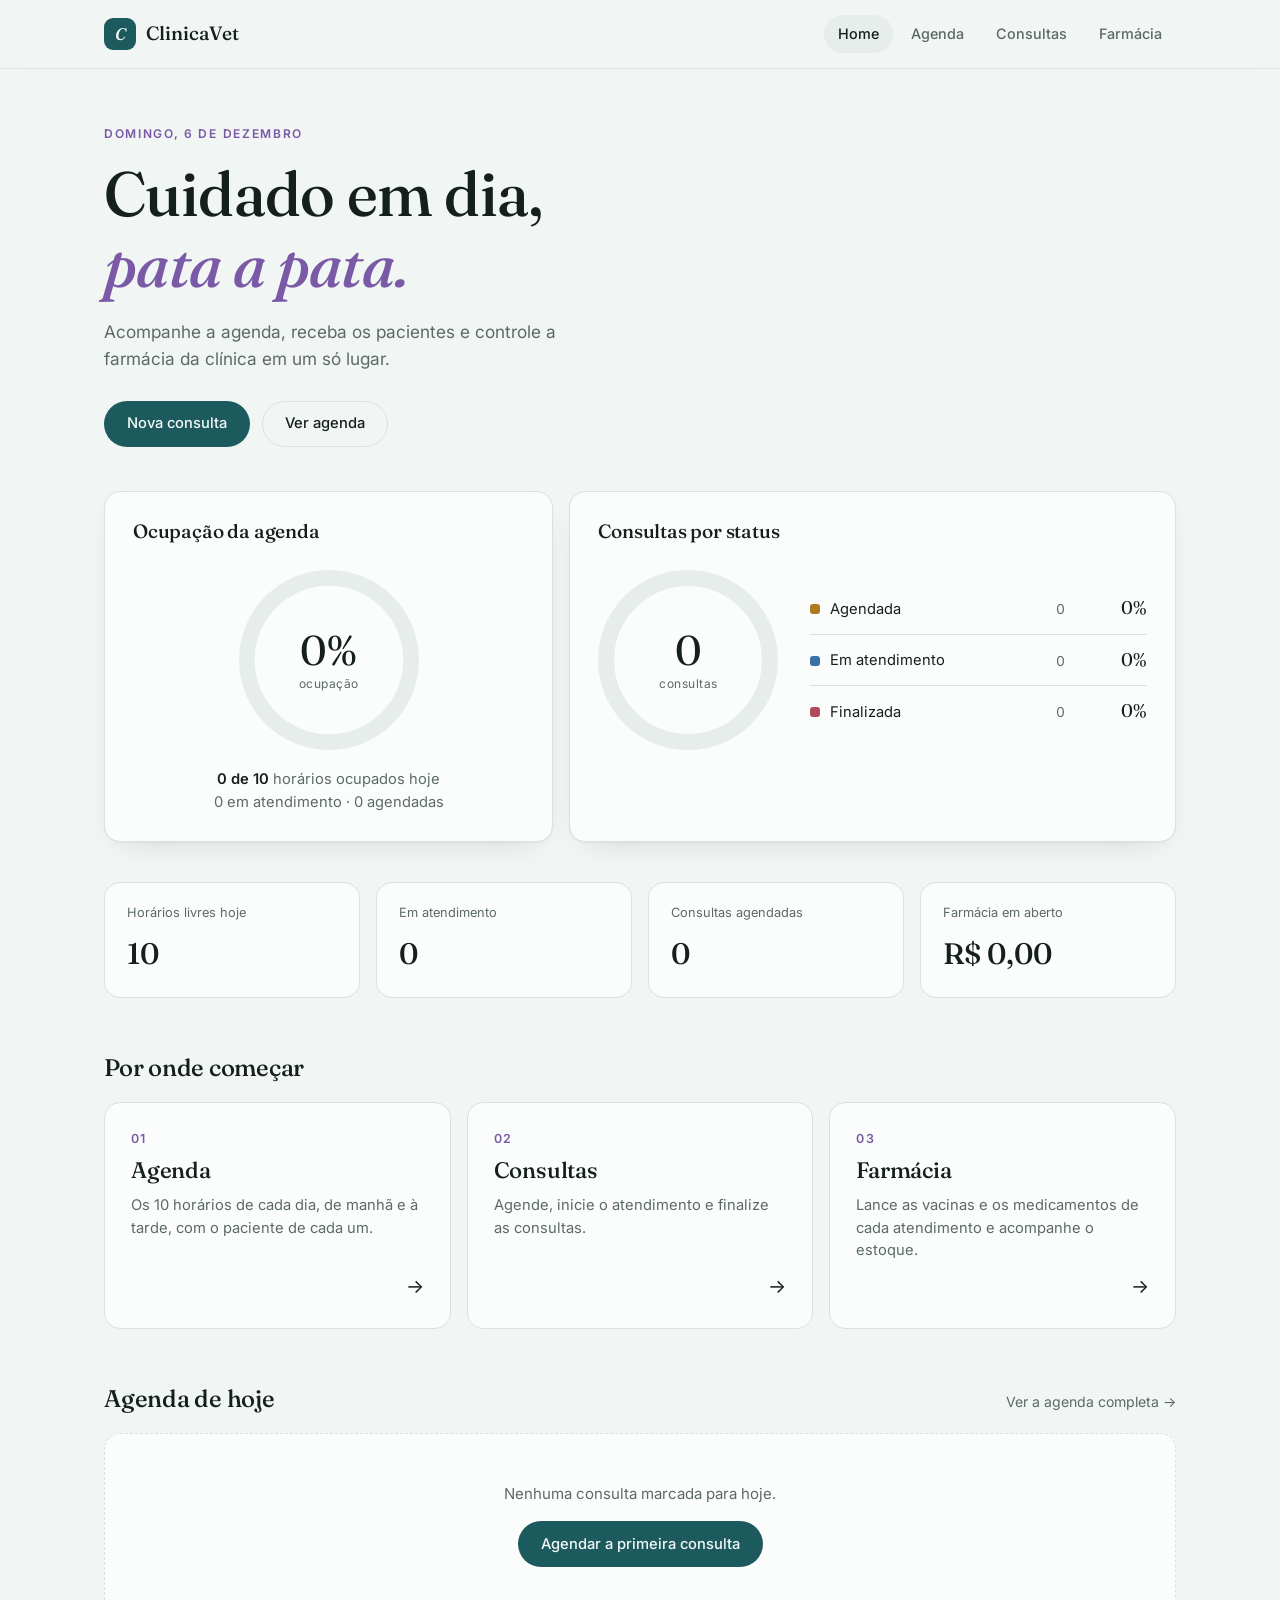
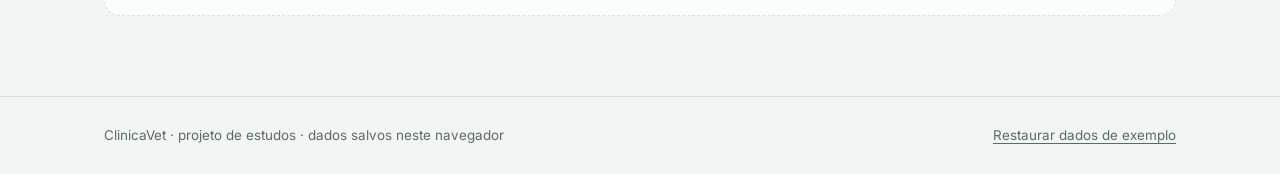
==== public/index.html @ 91f148ed "feat: interface web com agenda, consultas e farmácia Site estático em public/, no mesmo visual da Ja" ====
<!DOCTYPE html>
<html lang="pt-BR">
<head>
    <meta charset="UTF-8">
    <meta name="viewport" content="width=device-width, initial-scale=1">
    <title>ClinicaVet · Home</title>
    <meta name="description" content="Painel da ClinicaVet: agenda do dia, consultas e farmácia.">
    <link rel="preconnect" href="https://fonts.googleapis.com">
    <link rel="preconnect" href="https://fonts.gstatic.com" crossorigin>
    <link rel="stylesheet" href="https://fonts.googleapis.com/css2?family=Fraunces:ital,opsz,wght@0,9..144,400..600;1,9..144,400..600&family=Inter:wght@400;500;600&display=swap">
    <link rel="stylesheet" href="css/style.css">
</head>
<body data-page="inicio">

    <header class="topo">
        <div class="container">
            <a class="marca" href="index.html"><span class="marca-simbolo">C</span>ClinicaVet</a>
            <nav class="nav" aria-label="Principal">
                <a href="index.html" data-nav="inicio">Home</a>
                <a href="agenda.html" data-nav="agenda">Agenda</a>
                <a href="consultas.html" data-nav="consultas">Consultas</a>
                <a href="farmacia.html" data-nav="farmacia">Farmácia</a>
            </nav>
        </div>
    </header>

    <main>
        <div class="container">

            <section class="heroi">
                <div class="heroi-texto">
                    <span class="sobretitulo" id="data-hoje">Hoje</span>
                    <h1>Cuidado em dia,<br><em>pata a pata.</em></h1>
                    <p>Acompanhe a agenda, receba os pacientes e controle a farmácia da clínica em um só lugar.</p>
                    <div class="acoes">
                        <a class="botao" href="consultas.html">Nova consulta</a>
                        <a class="botao contorno" href="agenda.html">Ver agenda</a>
                    </div>
                </div>

            </section>

            <section class="graficos" aria-label="Gráficos">
                <div class="cartao grafico-cartao">
                    <div class="grafico-topo">
                        <h2>Ocupação da agenda</h2>
                    </div>
                    <div class="ocupacao">
                        <div class="anel" id="anel" role="img" aria-label="Ocupação da agenda de hoje">
                            <div class="anel-valor"><span id="anel-pct">0%</span><small>ocupação</small></div>
                        </div>
                        <p id="ocupacao-texto"><strong>0 de 10</strong> horários ocupados hoje</p>
                    </div>
                </div>

                <div class="cartao grafico-cartao">
                    <div class="grafico-topo">
                        <h2>Consultas por status</h2>
                    </div>
                    <div class="pizza-corpo">
                        <div class="pizza" id="pizza">
                            <svg viewBox="0 0 200 200" id="pizza-svg" role="img" aria-labelledby="pizza-resumo"></svg>
                            <!-- Centro: total de consultas; ao passar o mouse, a porcentagem do status -->
                            <div class="anel-valor pizza-centro" aria-live="polite">
                                <span id="pizza-centro-valor">0</span><small id="pizza-centro-rotulo">consultas</small>
                            </div>
                        </div>
                        <ul class="pizza-legenda" id="pizza-legenda" aria-label="Legenda: consultas por status"></ul>
                    </div>
                    <p class="sr-only" id="pizza-resumo"></p>
                </div>
            </section>

            <section class="indicadores" aria-label="Resumo">
                <div class="indicador"><span>Horários livres hoje</span><strong id="ind-livres">0</strong></div>
                <div class="indicador"><span>Em atendimento</span><strong id="ind-atendimento">0</strong></div>
                <div class="indicador"><span>Consultas agendadas</span><strong id="ind-agendadas">0</strong></div>
                <div class="indicador"><span>Farmácia em aberto</span><strong id="ind-farmacia">R$ 0,00</strong></div>
            </section>

            <section class="secao">
                <div class="secao-titulo"><h2>Por onde começar</h2></div>
                <div class="atalhos">
                    <a class="atalho" href="agenda.html">
                        <span class="atalho-num">01</span>
                        <h3>Agenda</h3>
                        <p>Os 10 horários de cada dia, de manhã e à tarde, com o paciente de cada um.</p>
                        <span class="seta" aria-hidden="true">→</span>
                    </a>
                    <a class="atalho" href="consultas.html">
                        <span class="atalho-num">02</span>
                        <h3>Consultas</h3>
                        <p>Agende, inicie o atendimento e finalize as consultas.</p>
                        <span class="seta" aria-hidden="true">→</span>
                    </a>
                    <a class="atalho" href="farmacia.html">
                        <span class="atalho-num">03</span>
                        <h3>Farmácia</h3>
                        <p>Lance as vacinas e os medicamentos de cada atendimento e acompanhe o estoque.</p>
                        <span class="seta" aria-hidden="true">→</span>
                    </a>
                </div>
            </section>

            <section class="secao">
                <div class="secao-titulo">
                    <h2>Agenda de hoje</h2>
                    <a class="link-sutil" href="agenda.html">Ver a agenda completa →</a>
                </div>
                <div id="lista-hoje"></div>
            </section>

        </div>
    </main>

    <footer class="rodape">
        <div class="container">
            <span>ClinicaVet · projeto de estudos · dados salvos neste navegador</span>
            <button type="button" id="redefinir">Restaurar dados de exemplo</button>
        </div>
    </footer>

    <script src="app.js"></script>
</body>
</html>
---- public/css/style.css ----
/* ==========================================================
   ClinicaVet — tema
   Tons frios de papel menta, azul-petróleo e detalhes em lilás.
   ========================================================== */

:root {
    --bg: #f1f5f3;
    --surface: #fbfdfc;
    --surface-2: #e6edea;
    --ink: #15201e;
    --muted: #5c6a66;
    --line: #d9e2de;
    --accent: #1d5a5e;
    --accent-hover: #164649;
    --accent-ink: #f2f8f7;
    --destaque: #7a5aa6;
    --free: #2f7d5b;
    --free-bg: #e3f1ea;
    --busy: #b2553a;
    --busy-bg: #f6e5df;
    /* Cores dos status da consulta (validadas para daltonismo, claro e escuro). */
    --st-agendada: #b07a1e;
    --st-atendimento: #3a72a8;
    --st-finalizada: #b4485f;
    --shadow: 0 1px 2px rgba(21, 32, 30, .04), 0 12px 32px -18px rgba(21, 32, 30, .18);
    --radius: 16px;
    --radius-sm: 10px;
    --serif: "Fraunces", Georgia, "Times New Roman", serif;
    --sans: "Inter", system-ui, -apple-system, "Segoe UI", sans-serif;
    color-scheme: light;
}

@media (prefers-color-scheme: dark) {
    :root {
        --bg: #0f1514;
        --surface: #151d1c;
        --surface-2: #1d2725;
        --ink: #e8f0ee;
        --muted: #93a39f;
        --line: #27322f;
        --accent: #8fc9c4;
        --accent-hover: #a9d8d4;
        --accent-ink: #0f1514;
        --destaque: #b9a3e3;
        --free: #86c9a6;
        --free-bg: rgba(134, 201, 166, .10);
        --busy: #e79a80;
        --busy-bg: rgba(231, 154, 128, .10);
        --st-agendada: #bc8a2c;
        --st-atendimento: #5689d2;
        --st-finalizada: #cf6680;
        --shadow: 0 1px 2px rgba(0, 0, 0, .3), 0 12px 32px -18px rgba(0, 0, 0, .6);
        color-scheme: dark;
    }
}

* { box-sizing: border-box; }

[hidden] { display: none !important; }

html { -webkit-text-size-adjust: 100%; }

body {
    margin: 0;
    min-height: 100vh;
    display: flex;
    flex-direction: column;
    font-family: var(--sans);
    font-size: 15px;
    line-height: 1.55;
    background: var(--bg);
    color: var(--ink);
    -webkit-font-smoothing: antialiased;
}

a { color: inherit; }

h1, h2, h3 {
    font-family: var(--serif);
    font-weight: 500;
    letter-spacing: -0.01em;
    line-height: 1.15;
    margin: 0;
}

.container {
    width: 100%;
    max-width: 1120px;
    margin: 0 auto;
    padding: 0 24px;
}

/* ---------- Cabeçalho ---------- */

.topo {
    position: sticky;
    top: 0;
    z-index: 10;
    background: color-mix(in srgb, var(--bg) 85%, transparent);
    backdrop-filter: saturate(1.4) blur(12px);
    -webkit-backdrop-filter: saturate(1.4) blur(12px);
    border-bottom: 1px solid var(--line);
}

.topo .container {
    display: flex;
    align-items: center;
    justify-content: space-between;
    gap: 24px;
    height: 68px;
}

.marca {
    display: flex;
    align-items: center;
    gap: 10px;
    text-decoration: none;
    font-family: var(--serif);
    font-size: 1.2rem;
    font-weight: 500;
    white-space: nowrap;
}

.marca-simbolo {
    display: grid;
    place-items: center;
    width: 32px;
    height: 32px;
    border-radius: 9px;
    background: var(--accent);
    color: var(--accent-ink);
    font-size: 1.05rem;
    font-style: italic;
}

.nav {
    display: flex;
    gap: 4px;
}

.nav a {
    text-decoration: none;
    color: var(--muted);
    font-size: 0.9rem;
    font-weight: 500;
    padding: 8px 14px;
    border-radius: 999px;
    transition: color .15s, background .15s;
}

.nav a:hover { color: var(--ink); }

.nav a[aria-current="page"] {
    color: var(--ink);
    background: var(--surface-2);
}

/* ---------- Estrutura de página ---------- */

main {
    flex: 1;
    padding: 56px 0 80px;
}

.cabecalho-pagina {
    margin-bottom: 40px;
    max-width: 640px;
}

.sobretitulo {
    display: inline-block;
    font-size: 0.75rem;
    font-weight: 600;
    letter-spacing: 0.14em;
    text-transform: uppercase;
    color: var(--destaque);
    margin-bottom: 14px;
}

.cabecalho-pagina h1 {
    font-size: clamp(2rem, 4vw, 2.75rem);
    margin-bottom: 12px;
}

.cabecalho-pagina p {
    color: var(--muted);
    margin: 0;
    font-size: 1.02rem;
}

.secao { margin-top: 56px; }

.secao-titulo {
    display: flex;
    align-items: baseline;
    justify-content: space-between;
    gap: 16px;
    margin-bottom: 20px;
}

.secao-titulo h2 { font-size: 1.5rem; }

.link-sutil {
    font-size: 0.88rem;
    color: var(--muted);
    text-decoration: none;
    white-space: nowrap;
}

.link-sutil:hover { color: var(--ink); }

/* ---------- Cartões ---------- */

.cartao {
    background: var(--surface);
    border: 1px solid var(--line);
    border-radius: var(--radius);
    padding: 28px;
    box-shadow: var(--shadow);
}

.cartao h2 {
    font-size: 1.35rem;
    margin-bottom: 6px;
}

.cartao > p.descricao {
    color: var(--muted);
    margin: 0 0 22px;
    font-size: 0.92rem;
}

.grade-2 {
    display: grid;
    grid-template-columns: 1.4fr 1fr;
    gap: 24px;
    align-items: start;
}

/* ---------- Home: herói ---------- */

.heroi { max-width: 720px; }

.heroi-texto {
    display: flex;
    flex-direction: column;
    justify-content: center;
}

.heroi-texto h1 {
    font-size: clamp(2.4rem, 5.2vw, 3.9rem);
    margin-bottom: 18px;
}

.heroi-texto h1 em {
    font-style: italic;
    color: var(--destaque);
}

.heroi-texto p {
    color: var(--muted);
    font-size: 1.08rem;
    max-width: 480px;
    margin: 0 0 28px;
}

.acoes {
    display: flex;
    gap: 12px;
    flex-wrap: wrap;
}

/* ---------- Home: gráficos ---------- */

.graficos {
    display: grid;
    grid-template-columns: minmax(0, 1fr) minmax(0, 1.35fr);
    gap: 16px;
    margin-top: 44px;
}

.grafico-cartao {
    display: flex;
    flex-direction: column;
    gap: 22px;
}

.grafico-topo {
    display: flex;
    align-items: baseline;
    justify-content: space-between;
    gap: 12px;
}

.grafico-topo h2 { font-size: 1.2rem; }

.ocupacao {
    flex: 1;
    display: flex;
    flex-direction: column;
    align-items: center;
    justify-content: center;
    gap: 18px;
    text-align: center;
}

.pizza-corpo {
    display: flex;
    align-items: center;
    gap: 32px;
}

.pizza {
    position: relative;
    flex-shrink: 0;
    width: 180px;
    height: 180px;
}

.pizza svg {
    display: block;
    width: 100%;
    height: 100%;
    overflow: visible;
}

/* Anel: mesma espessura e trilho do anel de ocupação. */
.trilho,
.fatia {
    fill: none;
    stroke-width: 18;
}

.trilho { stroke: var(--surface-2); }

.fatia {
    cursor: pointer;
    transition: opacity .15s;
}

.fatia.agendada { stroke: var(--st-agendada); }
.fatia.atendimento { stroke: var(--st-atendimento); }
.fatia.finalizada { stroke: var(--st-finalizada); }

.pizza[data-ativo] .fatia:not(.ativa) { opacity: .3; }

/* Número no centro, igual ao do anel de ocupação. */
.pizza-centro {
    position: absolute;
    inset: 0;
    display: grid;
    place-content: center;
    text-align: center;
    pointer-events: none;
    font-variant-numeric: tabular-nums;
}

.pizza-legenda {
    flex: 1;
    min-width: 0;
    list-style: none;
    margin: 0;
    padding: 0;
}

.pizza-legenda li {
    display: grid;
    grid-template-columns: minmax(0, 1fr) auto 4.4rem;
    align-items: baseline;
    gap: 12px;
    padding: 11px 0;
    border-bottom: 1px solid var(--line);
    font-size: 0.92rem;
    transition: opacity .15s;
}

.pizza-legenda li:last-child { border-bottom: none; }
.pizza-legenda[data-ativo] li:not(.ativa) { opacity: .4; }

.pizza-nome {
    display: flex;
    align-items: center;
    gap: 10px;
    min-width: 0;
}

.amostra {
    width: 10px;
    height: 10px;
    border-radius: 3px;
    flex-shrink: 0;
}

.amostra.agendada { background: var(--st-agendada); }
.amostra.atendimento { background: var(--st-atendimento); }
.amostra.finalizada { background: var(--st-finalizada); }

.pizza-qtd {
    color: var(--muted);
    font-size: 0.86rem;
    font-variant-numeric: tabular-nums;
}

.pizza-pct {
    text-align: right;
    font-family: var(--serif);
    font-size: 1.15rem;
    font-variant-numeric: tabular-nums;
}

.sr-only {
    position: absolute;
    width: 1px;
    height: 1px;
    margin: -1px;
    padding: 0;
    overflow: hidden;
    clip: rect(0 0 0 0);
    white-space: nowrap;
    border: 0;
}

.anel {
    --p: 0;
    width: 180px;
    height: 180px;
    border-radius: 50%;
    background:
        radial-gradient(closest-side, var(--surface) 82%, transparent 83% 100%),
        conic-gradient(var(--accent) calc(var(--p) * 1%), var(--surface-2) 0);
    display: grid;
    place-items: center;
}

.anel-valor {
    font-family: var(--serif);
    font-size: 2.6rem;
    line-height: 1;
}

.anel-valor small {
    display: block;
    font-family: var(--sans);
    font-size: 0.75rem;
    color: var(--muted);
    margin-top: 6px;
    letter-spacing: 0.04em;
}

.ocupacao p { margin: 0; color: var(--muted); font-size: 0.92rem; }
.ocupacao strong { color: var(--ink); font-weight: 600; }

/* ---------- Indicadores ---------- */

.indicadores {
    display: grid;
    grid-template-columns: repeat(4, 1fr);
    gap: 16px;
    margin-top: 40px;
}

.indicador {
    background: var(--surface);
    border: 1px solid var(--line);
    border-radius: var(--radius);
    padding: 20px 22px;
}

.indicador span {
    display: block;
    font-size: 0.8rem;
    color: var(--muted);
    margin-bottom: 8px;
}

.indicador strong {
    font-family: var(--serif);
    font-size: 1.85rem;
    font-weight: 500;
    font-variant-numeric: tabular-nums;
}

/* ---------- Atalhos ---------- */

.atalhos {
    display: grid;
    grid-template-columns: repeat(3, 1fr);
    gap: 16px;
}

.atalho {
    display: flex;
    flex-direction: column;
    gap: 10px;
    min-height: 190px;
    padding: 26px;
    border-radius: var(--radius);
    border: 1px solid var(--line);
    background: var(--surface);
    text-decoration: none;
    transition: transform .2s, border-color .2s, box-shadow .2s;
}

.atalho:hover {
    transform: translateY(-3px);
    border-color: var(--destaque);
    box-shadow: var(--shadow);
}

.atalho-num {
    font-size: 0.78rem;
    color: var(--destaque);
    font-weight: 600;
    letter-spacing: 0.1em;
}

.atalho h3 { font-size: 1.4rem; }

.atalho p {
    margin: 0;
    color: var(--muted);
    font-size: 0.92rem;
    flex: 1;
}

.atalho .seta {
    align-self: flex-end;
    font-size: 1.2rem;
    transition: transform .2s;
}

.atalho:hover .seta { transform: translateX(4px); }

/* ---------- Lista: agenda de hoje ---------- */

.lista {
    list-style: none;
    margin: 0;
    padding: 0;
    background: var(--surface);
    border: 1px solid var(--line);
    border-radius: var(--radius);
    overflow: hidden;
}

.lista li {
    display: grid;
    grid-template-columns: 72px 1fr auto;
    gap: 16px;
    align-items: center;
    padding: 16px 22px;
    border-bottom: 1px solid var(--line);
}

.lista li:last-child { border-bottom: none; }

.lista .num {
    font-family: var(--serif);
    font-size: 1.35rem;
    color: var(--destaque);
    font-variant-numeric: tabular-nums;
}

.lista .nome { font-weight: 500; }

.lista .sub {
    display: block;
    color: var(--muted);
    font-size: 0.84rem;
}

.lista .valor {
    font-variant-numeric: tabular-nums;
    font-weight: 500;
}

.vazio {
    text-align: center;
    padding: 48px 24px;
    color: var(--muted);
    background: var(--surface);
    border: 1px dashed var(--line);
    border-radius: var(--radius);
}

.vazio p { margin: 0 0 16px; }

/* ---------- Agenda ---------- */

.barra-dia {
    display: flex;
    align-items: center;
    justify-content: space-between;
    gap: 16px;
    flex-wrap: wrap;
    padding: 12px 14px;
    margin-bottom: 20px;
    background: var(--surface);
    border: 1px solid var(--line);
    border-radius: var(--radius);
}

.seletor-dia {
    display: flex;
    align-items: center;
    gap: 10px;
    min-width: 0;
}

.dia-atual {
    display: flex;
    flex-direction: column;
    min-width: 0;
    padding: 0 4px;
}

.dia-titulo {
    font-family: var(--serif);
    font-size: 1.3rem;
    line-height: 1.2;
}

.dia-sub {
    font-size: 0.82rem;
    color: var(--muted);
}

.dia-escolha {
    display: flex;
    align-items: center;
    gap: 10px;
}

.dia-escolha input {
    width: auto;
    height: 38px;
    background-color: var(--bg);
}

.barra-filtros {
    display: flex;
    align-items: center;
    justify-content: space-between;
    gap: 16px;
    flex-wrap: wrap;
    margin-bottom: 24px;
}

.segmentado {
    display: inline-flex;
    max-width: 100%;
    padding: 4px;
    background: var(--surface-2);
    border-radius: 999px;
    gap: 2px;
    overflow-x: auto;
    scrollbar-width: none;
}

.segmentado::-webkit-scrollbar { display: none; }

.segmentado button {
    flex-shrink: 0;
    white-space: nowrap;
    border: none;
    background: transparent;
    color: var(--muted);
    font: inherit;
    font-size: 0.88rem;
    font-weight: 500;
    padding: 7px 16px;
    border-radius: 999px;
    cursor: pointer;
}

.segmentado button[aria-pressed="true"] {
    background: var(--surface);
    color: var(--ink);
    box-shadow: 0 1px 3px rgba(0, 0, 0, .08);
}

.segmentado .contagem {
    color: var(--muted);
    font-variant-numeric: tabular-nums;
    margin-left: 4px;
}

.legenda {
    display: flex;
    gap: 18px;
    font-size: 0.85rem;
    color: var(--muted);
}

.legenda span { display: inline-flex; align-items: center; gap: 8px; }

.ponto {
    width: 8px;
    height: 8px;
    border-radius: 50%;
    background: var(--free);
    flex-shrink: 0;
}

.ponto.agendada { background: var(--st-agendada); }
.ponto.atendimento { background: var(--st-atendimento); }
.ponto.finalizada { background: var(--st-finalizada); }
.ponto.encerrado { background: var(--line); }

.turno + .turno { margin-top: 36px; }

.turno-rotulo {
    display: flex;
    align-items: baseline;
    justify-content: space-between;
    gap: 16px;
    padding-bottom: 12px;
    margin-bottom: 16px;
    border-bottom: 1px solid var(--line);
}

.turno-rotulo h2 { font-size: 1.25rem; }

.turno-rotulo span {
    font-size: 0.84rem;
    color: var(--muted);
}

.grade-horarios {
    display: grid;
    grid-template-columns: repeat(5, minmax(0, 1fr));
    gap: 14px;
}

.horario {
    display: flex;
    flex-direction: column;
    justify-content: space-between;
    gap: 22px;
    min-height: 140px;
    padding: 18px;
    border-radius: var(--radius);
    border: 1px solid var(--line);
    background: var(--surface);
    color: inherit;
    font: inherit;
    text-align: left;
    cursor: pointer;
    transition: transform .2s, border-color .2s, box-shadow .2s, opacity .2s;
}

.horario:hover {
    transform: translateY(-3px);
    box-shadow: var(--shadow);
    border-color: var(--destaque);
}

.horario.atendimento {
    background:
        linear-gradient(180deg, color-mix(in srgb, var(--st-atendimento) 12%, transparent), transparent 70%),
        var(--surface);
}

.horario.agendada {
    background:
        linear-gradient(180deg, color-mix(in srgb, var(--st-agendada) 12%, transparent), transparent 70%),
        var(--surface);
}

.horario.finalizada {
    background:
        linear-gradient(180deg, color-mix(in srgb, var(--st-finalizada) 8%, transparent), transparent 70%),
        var(--surface);
}

/* Horário vago que já passou: fica apagado. */
.horario.encerrado {
    background: transparent;
    border-style: dashed;
    opacity: .6;
}

.horario.encerrado:hover { opacity: 1; }

.horario-topo {
    display: flex;
    align-items: center;
    justify-content: space-between;
    width: 100%;
}

.horario-hora {
    font-family: var(--serif);
    font-size: 2rem;
    line-height: 1;
    font-variant-numeric: tabular-nums;
}

.horario-info { font-size: 0.85rem; width: 100%; min-width: 0; }

.horario-info .nome {
    display: block;
    font-weight: 500;
    white-space: nowrap;
    overflow: hidden;
    text-overflow: ellipsis;
}

.horario-info .sub {
    display: block;
    color: var(--muted);
    font-size: 0.8rem;
}

.horario.finalizada .horario-info .nome { color: var(--muted); }

.horario .ponto { width: 9px; height: 9px; }

.horario.livre .ponto { box-shadow: 0 0 0 4px var(--free-bg); }
.horario.agendada .ponto { box-shadow: 0 0 0 4px color-mix(in srgb, var(--st-agendada) 18%, transparent); }
.horario.atendimento .ponto { box-shadow: 0 0 0 4px color-mix(in srgb, var(--st-atendimento) 18%, transparent); }
.horario.finalizada .ponto { box-shadow: 0 0 0 4px color-mix(in srgb, var(--st-finalizada) 18%, transparent); }

/* ---------- Status da consulta ---------- */

.selo-status {
    display: inline-flex;
    align-items: center;
    gap: 6px;
    flex-shrink: 0;
    padding: 3px 10px;
    border-radius: 999px;
    font-family: var(--sans);
    font-size: 0.72rem;
    font-weight: 600;
    letter-spacing: 0.02em;
    white-space: nowrap;
}

/* Texto na cor de texto; a cor do status fica na bolinha e no fundo. */
.selo-status {
    --st: var(--muted);
    color: var(--ink);
    background: color-mix(in srgb, var(--st) 15%, transparent);
}

.selo-status::before {
    content: "";
    width: 7px;
    height: 7px;
    border-radius: 50%;
    background: var(--st);
}

.selo-status.agendada { --st: var(--st-agendada); }
.selo-status.atendimento { --st: var(--st-atendimento); }
.selo-status.finalizada { --st: var(--st-finalizada); }

.selo {
    display: inline-flex;
    align-items: center;
    gap: 6px;
    font-size: 0.75rem;
    font-weight: 500;
    padding: 3px 10px;
    border-radius: 999px;
    background: var(--free-bg);
    color: var(--free);
    white-space: nowrap;
}

.selo::before {
    content: "";
    width: 6px;
    height: 6px;
    border-radius: 50%;
    background: currentColor;
}

.selo.alerta { background: var(--busy-bg); color: var(--busy); }

/* ---------- Diálogo de detalhes ---------- */

dialog {
    width: min(440px, calc(100% - 32px));
    padding: 0;
    border: 1px solid var(--line);
    border-radius: 20px;
    background: var(--surface);
    color: var(--ink);
    box-shadow: 0 30px 80px -20px rgba(0, 0, 0, .35);
}

dialog::backdrop {
    background: rgba(15, 21, 20, .45);
    backdrop-filter: blur(3px);
}

.dialogo-corpo { padding: 30px; }

.dialogo-topo {
    display: flex;
    justify-content: space-between;
    align-items: flex-start;
    margin-bottom: 22px;
}

.dialogo-topo h2 { font-size: 2rem; }

.fechar {
    border: none;
    background: var(--surface-2);
    color: var(--ink);
    width: 34px;
    height: 34px;
    border-radius: 50%;
    font-size: 1.1rem;
    line-height: 1;
    cursor: pointer;
}

.detalhes {
    margin: 0 0 24px;
    display: grid;
    gap: 14px;
}

.detalhes div {
    display: flex;
    justify-content: space-between;
    gap: 16px;
    padding-bottom: 14px;
    border-bottom: 1px solid var(--line);
}

.detalhes dt { color: var(--muted); font-size: 0.88rem; flex-shrink: 0; }
.detalhes dd { margin: 0; font-weight: 500; text-align: right; word-break: break-word; }

/* ---------- Formulários ---------- */

.campo { margin-bottom: 16px; }

.campos-2 {
    display: grid;
    grid-template-columns: 1fr 1fr;
    gap: 0 16px;
}

label {
    display: block;
    font-size: 0.82rem;
    font-weight: 500;
    color: var(--muted);
    margin-bottom: 6px;
}

input,
select {
    width: 100%;
    height: 46px;
    padding: 0 14px;
    border: 1px solid var(--line);
    border-radius: var(--radius-sm);
    background: var(--bg);
    color: var(--ink);
    font: inherit;
    transition: border-color .15s, box-shadow .15s, background .15s;
}

select {
    appearance: none;
    -webkit-appearance: none;
    padding-right: 40px;
    background-image: url("data:image/svg+xml,%3Csvg xmlns='http://www.w3.org/2000/svg' width='12' height='8' fill='none' stroke='%237d8b87' stroke-width='1.6'%3E%3Cpath d='M1 1.5l5 5 5-5'/%3E%3C/svg%3E");
    background-repeat: no-repeat;
    background-position: right 16px center;
}

input:focus,
select:focus {
    outline: none;
    border-color: var(--accent);
    background-color: var(--surface);
    box-shadow: 0 0 0 4px color-mix(in srgb, var(--accent) 15%, transparent);
}

input:disabled,
select:disabled { opacity: .55; cursor: not-allowed; }

.resumo {
    display: flex;
    justify-content: space-between;
    align-items: baseline;
    padding: 16px 0;
    margin: 4px 0 8px;
    border-top: 1px solid var(--line);
    color: var(--muted);
    font-size: 0.9rem;
}

.resumo strong {
    font-family: var(--serif);
    font-size: 1.6rem;
    font-weight: 500;
    color: var(--ink);
    font-variant-numeric: tabular-nums;
}

.aviso {
    font-size: 0.86rem;
    color: var(--muted);
    background: var(--surface-2);
    border-radius: var(--radius-sm);
    padding: 12px 14px;
    margin: 0 0 16px;
}

/* ---------- Botões ---------- */

.botao {
    display: inline-flex;
    align-items: center;
    justify-content: center;
    gap: 8px;
    height: 46px;
    padding: 0 22px;
    border: 1px solid transparent;
    border-radius: 999px;
    background: var(--accent);
    color: var(--accent-ink);
    font: inherit;
    font-weight: 500;
    font-size: 0.92rem;
    text-decoration: none;
    cursor: pointer;
    transition: background .15s, border-color .15s, color .15s;
}

.botao:hover { background: var(--accent-hover); }

.botao.cheio { width: 100%; margin-top: 8px; }

.botao.contorno {
    background: transparent;
    color: var(--ink);
    border-color: var(--line);
}

.botao.contorno:hover { border-color: var(--ink); }

.botao.perigo {
    background: transparent;
    color: var(--busy);
    border-color: color-mix(in srgb, var(--busy) 40%, transparent);
}

.botao.perigo:hover { background: var(--busy-bg); }

.botao:disabled { opacity: .45; cursor: not-allowed; }

.botoes-dialogo {
    display: grid;
    gap: 10px;
}

/* ---------- Consultas ---------- */

.campos-3,
.campos-4 {
    display: grid;
    grid-template-columns: repeat(3, minmax(0, 1fr));
    gap: 0 16px;
}

.campos-4 { grid-template-columns: minmax(0, 1.4fr) repeat(3, minmax(0, 1fr)); }

.form-rodape {
    display: flex;
    align-items: center;
    justify-content: space-between;
    gap: 16px;
    padding-top: 4px;
}

.agendamento-info {
    color: var(--muted);
    font-size: 0.9rem;
}

.rotulo-extra {
    margin-left: 6px;
    font-weight: 400;
    color: var(--muted);
}

/* Campos de data: ícone do calendário na cor do tema. */
input[type="date"] { cursor: text; }
input[type="date"]::-webkit-calendar-picker-indicator { cursor: pointer; opacity: .6; }

/* Janela do horário: outras consultas do paciente */
.proximas { margin: -8px 0 24px; }

.proximas h3 {
    margin-bottom: 8px;
    font-family: var(--sans);
    font-size: 0.75rem;
    font-weight: 600;
    letter-spacing: 0.1em;
    text-transform: uppercase;
    color: var(--muted);
}

.proximas ul { list-style: none; margin: 0; padding: 0; }

.proximas a {
    display: flex;
    justify-content: space-between;
    gap: 12px;
    padding: 10px 12px;
    margin: 0 -12px;
    border-radius: var(--radius-sm);
    text-decoration: none;
    font-size: 0.9rem;
}

.proximas a:hover { background: var(--surface-2); }
.proximas .sub { color: var(--muted); font-variant-numeric: tabular-nums; white-space: nowrap; }

.filtros-consultas {
    display: grid;
    grid-template-columns: minmax(0, 1fr) repeat(3, auto);
    gap: 10px;
    margin-bottom: 16px;
}

.busca { position: relative; }

.busca svg {
    position: absolute;
    left: 15px;
    top: 50%;
    width: 18px;
    height: 18px;
    transform: translateY(-50%);
    color: var(--muted);
    pointer-events: none;
}

.busca input {
    padding-left: 44px;
    background-color: var(--surface);
}

.busca input::-webkit-search-cancel-button { cursor: pointer; }

.filtros-consultas select {
    width: auto;
    min-width: 172px;
    background-color: var(--surface);
    cursor: pointer;
}

.consultas {
    display: grid;
    gap: 12px;
}

/* Card largo: código | paciente | horário e farmácia | ações */
.consulta {
    display: grid;
    grid-template-columns: 6.4rem minmax(0, 1fr) 340px auto;
    grid-template-areas: "num quem info acoes";
    gap: 0 28px;
    align-items: center;
    width: 100%;
    padding: 20px 18px 20px 28px;
    background: var(--surface);
    border: 1px solid var(--line);
    border-radius: var(--radius);
    color: inherit;
    font: inherit;
    text-align: left;
    cursor: pointer;
    transition: border-color .2s, box-shadow .2s, transform .2s;
}

.consulta:hover,
.consulta:focus-visible {
    border-color: var(--destaque);
    box-shadow: var(--shadow);
    transform: translateY(-2px);
    outline: none;
}

.consulta:focus-visible {
    box-shadow: 0 0 0 4px color-mix(in srgb, var(--destaque) 18%, transparent);
}

/* Código da consulta: o destaque do card */
.consulta-num {
    grid-area: num;
    display: flex;
    flex-direction: column;
    gap: 6px;
    font-family: var(--serif);
    font-size: 1.75rem;
    line-height: 1;
    color: var(--destaque);
    font-variant-numeric: tabular-nums;
    white-space: nowrap;
}

.consulta-num small {
    font-family: var(--sans);
    font-size: 0.66rem;
    font-weight: 600;
    letter-spacing: 0.12em;
    text-transform: uppercase;
    color: var(--muted);
}

.consulta-quem { grid-area: quem; display: block; min-width: 0; }

.consulta-titulo {
    display: flex;
    align-items: center;
    gap: 10px;
    min-width: 0;
    margin-bottom: 3px;
}

.consulta-nome {
    display: block;
    min-width: 0;
    font-weight: 600;
    overflow: hidden;
    text-overflow: ellipsis;
    white-space: nowrap;
}

.consulta.finalizada .consulta-num { color: var(--muted); }
.consulta.finalizada .consulta-nome { color: var(--muted); }

.abas-status { margin-bottom: 14px; }

/* Diálogo da consulta: título com status, faixa de atendimento e pagamento */

.titulo-status {
    display: flex;
    align-items: center;
    gap: 12px;
    flex-wrap: wrap;
}

.faixa-status {
    display: flex;
    align-items: center;
    justify-content: space-between;
    gap: 14px;
    margin: -4px 0 22px;
    padding: 12px 12px 12px 16px;
    border-radius: var(--radius-sm);
    background: var(--surface-2);
    color: var(--muted);
    font-size: 0.88rem;
}

.faixa-status.agendada { background: color-mix(in srgb, var(--st-agendada) 12%, transparent); color: var(--ink); }
.faixa-status.atendimento { background: color-mix(in srgb, var(--st-atendimento) 12%, transparent); color: var(--ink); }
.faixa-status.finalizada { background: color-mix(in srgb, var(--st-finalizada) 10%, transparent); }

.botao.pequeno {
    flex-shrink: 0;
    height: 38px;
    padding: 0 18px;
    font-size: 0.86rem;
}

.pagamento {
    margin: -6px 0 24px;
    padding: 16px;
    border: 1px solid var(--line);
    border-radius: var(--radius-sm);
    background: var(--bg);
}

.pagamento-linha {
    display: flex;
    justify-content: space-between;
    align-items: baseline;
    gap: 12px;
    color: var(--muted);
    font-size: 0.9rem;
}

.pagamento-linha strong {
    font-family: var(--serif);
    font-size: 1.5rem;
    font-weight: 500;
    color: var(--ink);
    font-variant-numeric: tabular-nums;
}

label.checagem {
    display: flex;
    align-items: flex-start;
    gap: 10px;
    margin: 14px 0 0;
    padding-top: 14px;
    border-top: 1px solid var(--line);
    color: var(--ink);
    font-size: 0.9rem;
    font-weight: 400;
    cursor: pointer;
}

label.checagem input {
    appearance: auto;
    -webkit-appearance: checkbox;
    flex-shrink: 0;
    width: 18px;
    height: 18px;
    margin: 1px 0 0;
    padding: 0;
    accent-color: var(--accent);
    cursor: pointer;
}

.pagamento-nota {
    margin: 10px 0 0;
    color: var(--muted);
    font-size: 0.86rem;
}

.consulta-contato {
    display: inline;
    font-size: 0.84rem;
    color: var(--muted);
    overflow-wrap: anywhere;
}

.consulta-contato + .consulta-contato::before {
    content: "·";
    margin: 0 8px;
}

.consulta-rodape {
    grid-area: info;
    display: flex;
    align-items: center;
    justify-content: space-between;
    gap: 20px;
    padding-left: 28px;
    border-left: 1px solid var(--line);
    min-height: 40px;
    font-size: 0.86rem;
    color: var(--muted);
    white-space: nowrap;
}

.consulta-rodape strong {
    color: var(--ink);
    font-weight: 500;
    font-variant-numeric: tabular-nums;
}

.consulta-acoes {
    grid-area: acoes;
    display: flex;
    justify-content: flex-end;
    gap: 2px;
    min-width: 74px; /* espaço de dois ícones, mesmo quando só há o olho */
}

.icone-botao {
    display: grid;
    place-items: center;
    width: 36px;
    height: 36px;
    border: 1px solid transparent;
    border-radius: 50%;
    background: none;
    color: var(--muted);
    cursor: pointer;
    transition: color .15s, background .15s, border-color .15s;
}

.icone-botao svg { width: 18px; height: 18px; }

.icone-botao:hover,
.icone-botao:focus-visible {
    color: var(--ink);
    background: var(--surface-2);
    outline: none;
}

.icone-botao:focus-visible { border-color: var(--destaque); }

.icone-botao.perigo:hover,
.icone-botao.perigo:focus-visible {
    color: var(--busy);
    background: var(--busy-bg);
}

.icone-botao.sucesso:hover,
.icone-botao.sucesso:focus-visible {
    color: var(--free);
    background: var(--free-bg);
}

/* Janela de edição */

#dialogo-consulta { width: min(560px, calc(100% - 32px)); }

.dialogo-acoes {
    display: flex;
    justify-content: space-between;
    gap: 10px;
    margin-top: 8px;
}

.dialogo-acoes .botao svg { width: 16px; height: 16px; }
.icone-acao { display: inline-flex; }

/* Confirmação: cancelar consulta ou finalizar atendimento */

.icone-perigo {
    display: grid;
    place-items: center;
    width: 52px;
    height: 52px;
    margin-bottom: 18px;
    border-radius: 50%;
    background: var(--busy-bg);
    color: var(--busy);
}

.icone-perigo.sucesso {
    background: var(--free-bg);
    color: var(--free);
}

.icone-perigo svg { width: 24px; height: 24px; }

.dialogo-texto {
    margin: 10px 0 26px;
    color: var(--muted);
    font-size: 0.94rem;
}

.dialogo-texto strong { color: var(--ink); font-weight: 600; }

.botoes-lado {
    display: grid;
    grid-template-columns: 1fr 1fr;
    gap: 10px;
}

.botao.perigo-cheio {
    background: var(--busy);
    color: var(--bg);
}

.botao.perigo-cheio:hover { background: color-mix(in srgb, var(--busy) 88%, var(--ink)); }

/* ---------- Estoque da farmácia ---------- */

.estoque {
    list-style: none;
    margin: 0;
    padding: 0;
}

.estoque li {
    padding: 16px 0;
    border-bottom: 1px solid var(--line);
}

.estoque li:first-child { padding-top: 0; }
.estoque li:last-child { border-bottom: none; padding-bottom: 0; }

.estoque-linha {
    display: flex;
    justify-content: space-between;
    align-items: baseline;
    gap: 12px;
    margin-bottom: 10px;
}

.estoque-nome { font-weight: 500; }

.estoque-preco {
    color: var(--muted);
    font-size: 0.86rem;
    font-variant-numeric: tabular-nums;
}

.estoque-barra {
    display: flex;
    align-items: center;
    gap: 12px;
}

.barra {
    flex: 1;
    height: 6px;
    border-radius: 999px;
    background: var(--surface-2);
    overflow: hidden;
}

.barra span {
    display: block;
    height: 100%;
    border-radius: inherit;
    background: var(--accent);
    transition: width .4s ease;
}

.barra.baixo span { background: var(--busy); }

.estoque-qtd {
    min-width: 72px;
    text-align: right;
    font-size: 0.84rem;
    color: var(--muted);
    font-variant-numeric: tabular-nums;
}

/* ---------- Farmácia: vários itens por lançamento ---------- */

.produtos {
    border: 0;
    margin: 0 0 8px;
    padding: 0;
    min-width: 0;
}

.produtos legend {
    padding: 0;
    margin-bottom: 6px;
    font-size: 0.82rem;
    font-weight: 500;
    color: var(--muted);
}

.produto-linha {
    display: flex;
    align-items: center;
    justify-content: space-between;
    gap: 16px;
    padding: 10px 10px 10px 16px;
    border: 1px solid var(--line);
    border-radius: var(--radius-sm);
    background: var(--bg);
    transition: border-color .15s, background .15s;
}

.produto-linha + .produto-linha { margin-top: 8px; }

.produto-linha.ativo {
    border-color: color-mix(in srgb, var(--accent) 55%, transparent);
    background: color-mix(in srgb, var(--accent) 7%, var(--surface));
}

.produto-info { flex: 1; min-width: 0; }

.produto-info .nome {
    display: block;
    font-weight: 500;
    font-size: 0.92rem;
    white-space: nowrap;
    overflow: hidden;
    text-overflow: ellipsis;
}

.produto-info .sub {
    display: block;
    font-size: 0.8rem;
    color: var(--muted);
    font-variant-numeric: tabular-nums;
}

.contador {
    display: flex;
    align-items: center;
    flex-shrink: 0;
    border: 1px solid var(--line);
    border-radius: 999px;
    background: var(--surface);
}

.contador button {
    width: 34px;
    height: 34px;
    border: 0;
    border-radius: 50%;
    background: none;
    color: var(--ink);
    font: inherit;
    font-size: 1.1rem;
    line-height: 1;
    cursor: pointer;
}

.contador button:hover:not(:disabled) { background: var(--surface-2); }
.contador button:disabled { opacity: .3; cursor: not-allowed; }

.contador input,
.contador input:focus {
    width: 36px;
    height: 34px;
    padding: 0;
    border: 0;
    background: none;
    box-shadow: none;
    text-align: center;
    font-weight: 600;
    font-variant-numeric: tabular-nums;
    -moz-appearance: textfield;
    appearance: textfield;
}

.contador input::-webkit-inner-spin-button,
.contador input::-webkit-outer-spin-button {
    -webkit-appearance: none;
    margin: 0;
}

.contador input:disabled { opacity: 1; }

.lista-produtos:not(:empty) { margin-bottom: 8px; }

.produto-linha .remover {
    flex-shrink: 0;
    width: 30px;
    height: 30px;
    margin-left: -8px;
    border: 0;
    border-radius: 50%;
    background: none;
    color: var(--muted);
    font: inherit;
    font-size: 1.15rem;
    line-height: 1;
    cursor: pointer;
}

.produto-linha .remover:hover:not(:disabled) {
    background: var(--busy-bg);
    color: var(--busy);
}

.produto-linha .remover:disabled { opacity: .3; cursor: not-allowed; }

.adicionar-produto select {
    border-style: dashed;
    background-color: transparent;
    color: var(--muted);
    font-weight: 500;
    cursor: pointer;
}

.adicionar-produto select:hover:not(:disabled) {
    border-color: var(--accent);
    color: var(--ink);
}

.adicionar-produto select option { color: var(--ink); background: var(--surface); }

/* ---------- Aviso flutuante ---------- */

.toast {
    position: fixed;
    left: 50%;
    bottom: 28px;
    z-index: 50;
    display: flex;
    align-items: center;
    gap: 10px;
    max-width: calc(100% - 32px);
    padding: 14px 20px;
    border-radius: 999px;
    background: var(--ink);
    color: var(--bg);
    font-size: 0.9rem;
    box-shadow: 0 20px 40px -12px rgba(0, 0, 0, .35);
    opacity: 0;
    pointer-events: none;
    transform: translate(-50%, 16px);
    transition: opacity .25s, transform .25s;
}

.toast.visivel { opacity: 1; transform: translate(-50%, 0); }

.toast::before {
    content: "";
    width: 8px;
    height: 8px;
    border-radius: 50%;
    background: var(--free);
    flex-shrink: 0;
}

.toast.erro::before { background: var(--busy); }

/* ---------- Rodapé ---------- */

.rodape {
    border-top: 1px solid var(--line);
    padding: 28px 0;
    font-size: 0.84rem;
    color: var(--muted);
}

.rodape .container {
    display: flex;
    justify-content: space-between;
    align-items: center;
    gap: 16px;
    flex-wrap: wrap;
}

.rodape button {
    border: none;
    background: none;
    color: var(--muted);
    font: inherit;
    text-decoration: underline;
    text-underline-offset: 3px;
    cursor: pointer;
    padding: 0;
}

.rodape button:hover { color: var(--ink); }

/* ---------- Responsivo ---------- */

@media (max-width: 900px) {
    .graficos,
    .grade-2 { grid-template-columns: 1fr; }
    .campos-4 { grid-template-columns: repeat(2, minmax(0, 1fr)); }
    .filtros-consultas { grid-template-columns: repeat(3, minmax(0, 1fr)); }
    .filtros-consultas .busca { grid-column: 1 / -1; }
    .filtros-consultas select { width: 100%; min-width: 0; }
    .indicadores { grid-template-columns: repeat(2, 1fr); }
    .atalhos { grid-template-columns: 1fr; }
    .atalho { min-height: 0; }
}

@media (max-width: 760px) {
    .grade-horarios { grid-template-columns: repeat(3, minmax(0, 1fr)); }
}

@media (max-width: 640px) {
    .container { padding: 0 16px; }
    main { padding: 36px 0 64px; }

    .topo .container {
        height: auto;
        flex-direction: column;
        align-items: flex-start;
        gap: 10px;
        padding-top: 14px;
        padding-bottom: 10px;
    }

    .nav {
        width: 100%;
        overflow-x: auto;
        margin: 0 -6px;
        scrollbar-width: none;
    }

    .nav a { padding: 7px 12px; white-space: nowrap; }

    .cartao { padding: 22px; }
    .campos-2,
    .campos-3,
    .campos-4,
    .consultas { grid-template-columns: 1fr; }
    .form-rodape { flex-direction: column; align-items: stretch; }
    .form-rodape .botao { width: 100%; }
    .dialogo-acoes { flex-direction: column-reverse; }
    .pizza-corpo { flex-direction: column; align-items: stretch; gap: 20px; }
    .pizza { align-self: center; }
    .graficos { margin-top: 32px; }
    .faixa-status { flex-direction: column; align-items: stretch; }
    .consulta-titulo { flex-wrap: wrap; row-gap: 4px; }
    .filtros-consultas { grid-template-columns: repeat(2, minmax(0, 1fr)); }
    #filtro-ordem { grid-column: 1 / -1; }
    .busca input { font-size: 0.9rem; padding-right: 8px; }

    .barra-dia { padding: 12px; }
    .seletor-dia { width: 100%; justify-content: space-between; }
    .dia-atual { text-align: center; }
    .dia-titulo { font-size: 1.1rem; }
    .dia-escolha { width: 100%; }
    .dia-escolha input { flex: 1; }

    /* No celular o card da consulta volta a ficar empilhado. */
    /* Código no topo, ícones ao lado; paciente e rodapé na largura toda. */
    .consulta {
        grid-template-columns: minmax(0, 1fr) auto;
        grid-template-areas:
            "num  acoes"
            "quem quem"
            "info info";
        gap: 12px 12px;
        align-items: start;
        padding: 18px 14px 16px 18px;
    }
    .consulta-num { flex-direction: row; align-items: baseline; gap: 10px; }
    .consulta-contato { display: block; }
    .consulta-contato + .consulta-contato::before { content: none; }
    .consulta-rodape {
        justify-content: space-between;
        min-height: 0;
        flex-wrap: wrap;
        white-space: normal;
        margin-top: 0;
        padding: 12px 6px 0 0;
        border-left: 0;
        border-top: 1px solid var(--line);
    }
    .consulta-acoes { margin: -6px -4px 0 0; min-width: 0; }
    .consulta-num { font-size: 1.4rem; }
    .dialogo-corpo { padding: 24px; }
    .indicador strong { font-size: 1.5rem; }
    .grade-horarios { grid-template-columns: repeat(2, minmax(0, 1fr)); gap: 10px; }
    .horario { min-height: 120px; padding: 14px; }
    .horario-hora { font-size: 1.7rem; }
    .legenda { display: none; }
    .lista li { grid-template-columns: 58px 1fr auto; padding: 14px 16px; gap: 12px; }
    .lista .num { font-size: 1.15rem; }
}

@media (prefers-reduced-motion: reduce) {
    * { transition: none !important; }
}
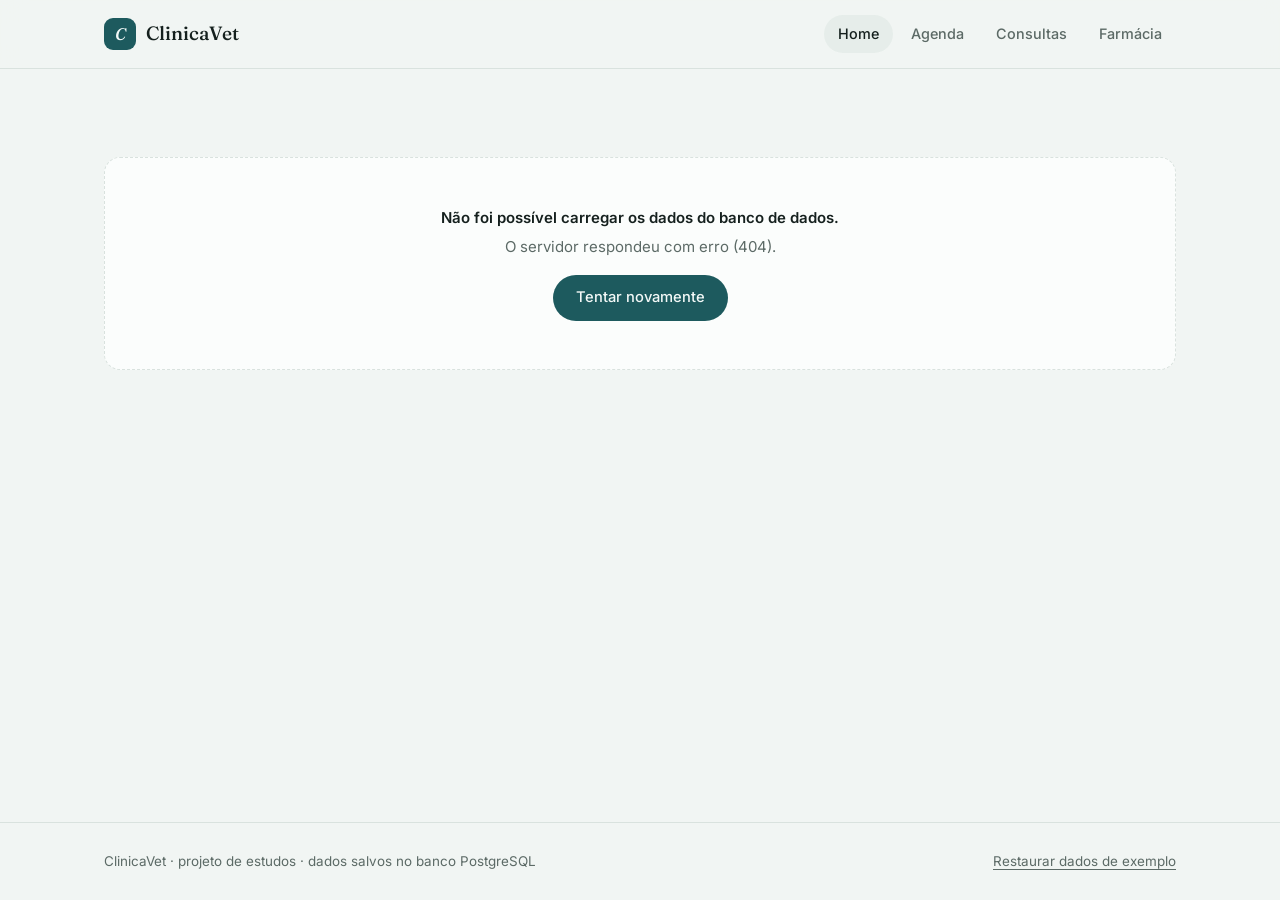
==== commit c40232a5: "feat: integração com banco de dados PostgreSQL via JDBC Os dados do site deixam de ficar no localSto" ====
--- a/public/index.html
+++ b/public/index.html
@@ -115,7 +115,7 @@
 
     <footer class="rodape">
         <div class="container">
-            <span>ClinicaVet · projeto de estudos · dados salvos neste navegador</span>
+            <span>ClinicaVet · projeto de estudos · dados salvos no banco PostgreSQL</span>
             <button type="button" id="redefinir">Restaurar dados de exemplo</button>
         </div>
     </footer>
--- a/public/css/style.css
+++ b/public/css/style.css
@@ -584,6 +584,10 @@
 }
 
 .vazio p { margin: 0 0 16px; }
+
+/* Sem conexão com o servidor / banco de dados */
+.falha-conexao { margin-top: 32px; }
+.falha-conexao .falha-titulo { color: var(--ink); font-weight: 600; margin-bottom: 6px; }
 
 /* ---------- Agenda ---------- */
 
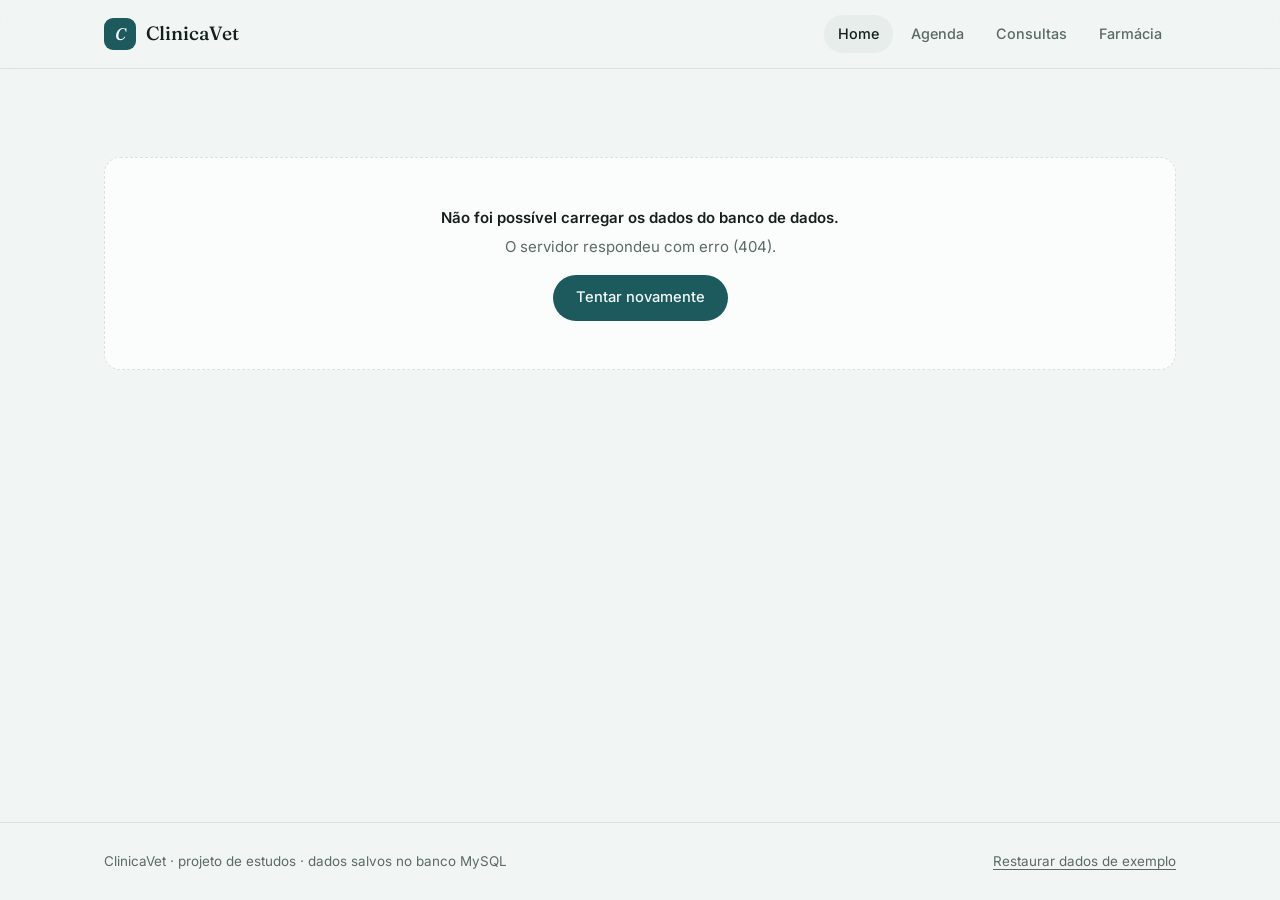
==== commit 3436df93: "feat: troca do banco PostgreSQL pelo MySQL - Driver JDBC do MySQL (mysql-connector-j) no lugar do Po" ====
--- a/public/index.html
+++ b/public/index.html
@@ -115,7 +115,7 @@
 
     <footer class="rodape">
         <div class="container">
-            <span>ClinicaVet · projeto de estudos · dados salvos no banco PostgreSQL</span>
+            <span>ClinicaVet · projeto de estudos · dados salvos no banco MySQL</span>
             <button type="button" id="redefinir">Restaurar dados de exemplo</button>
         </div>
     </footer>
